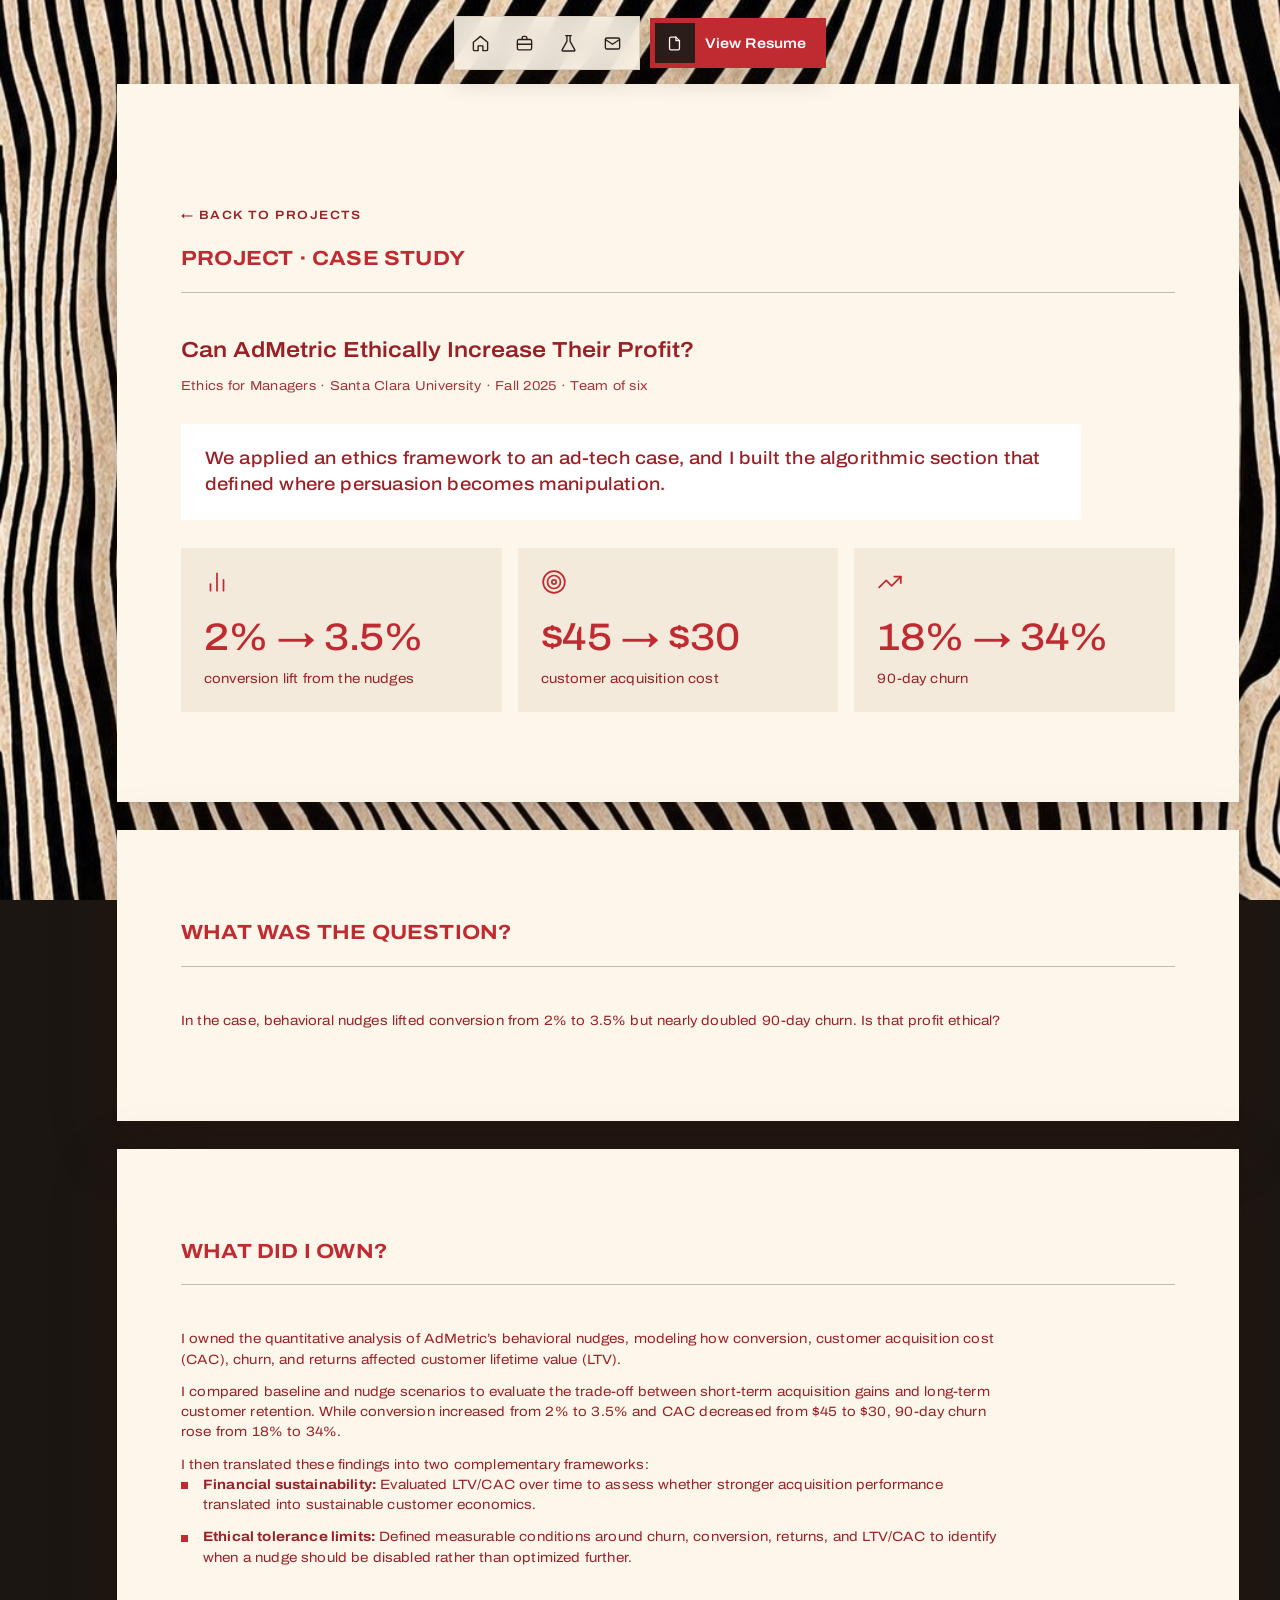
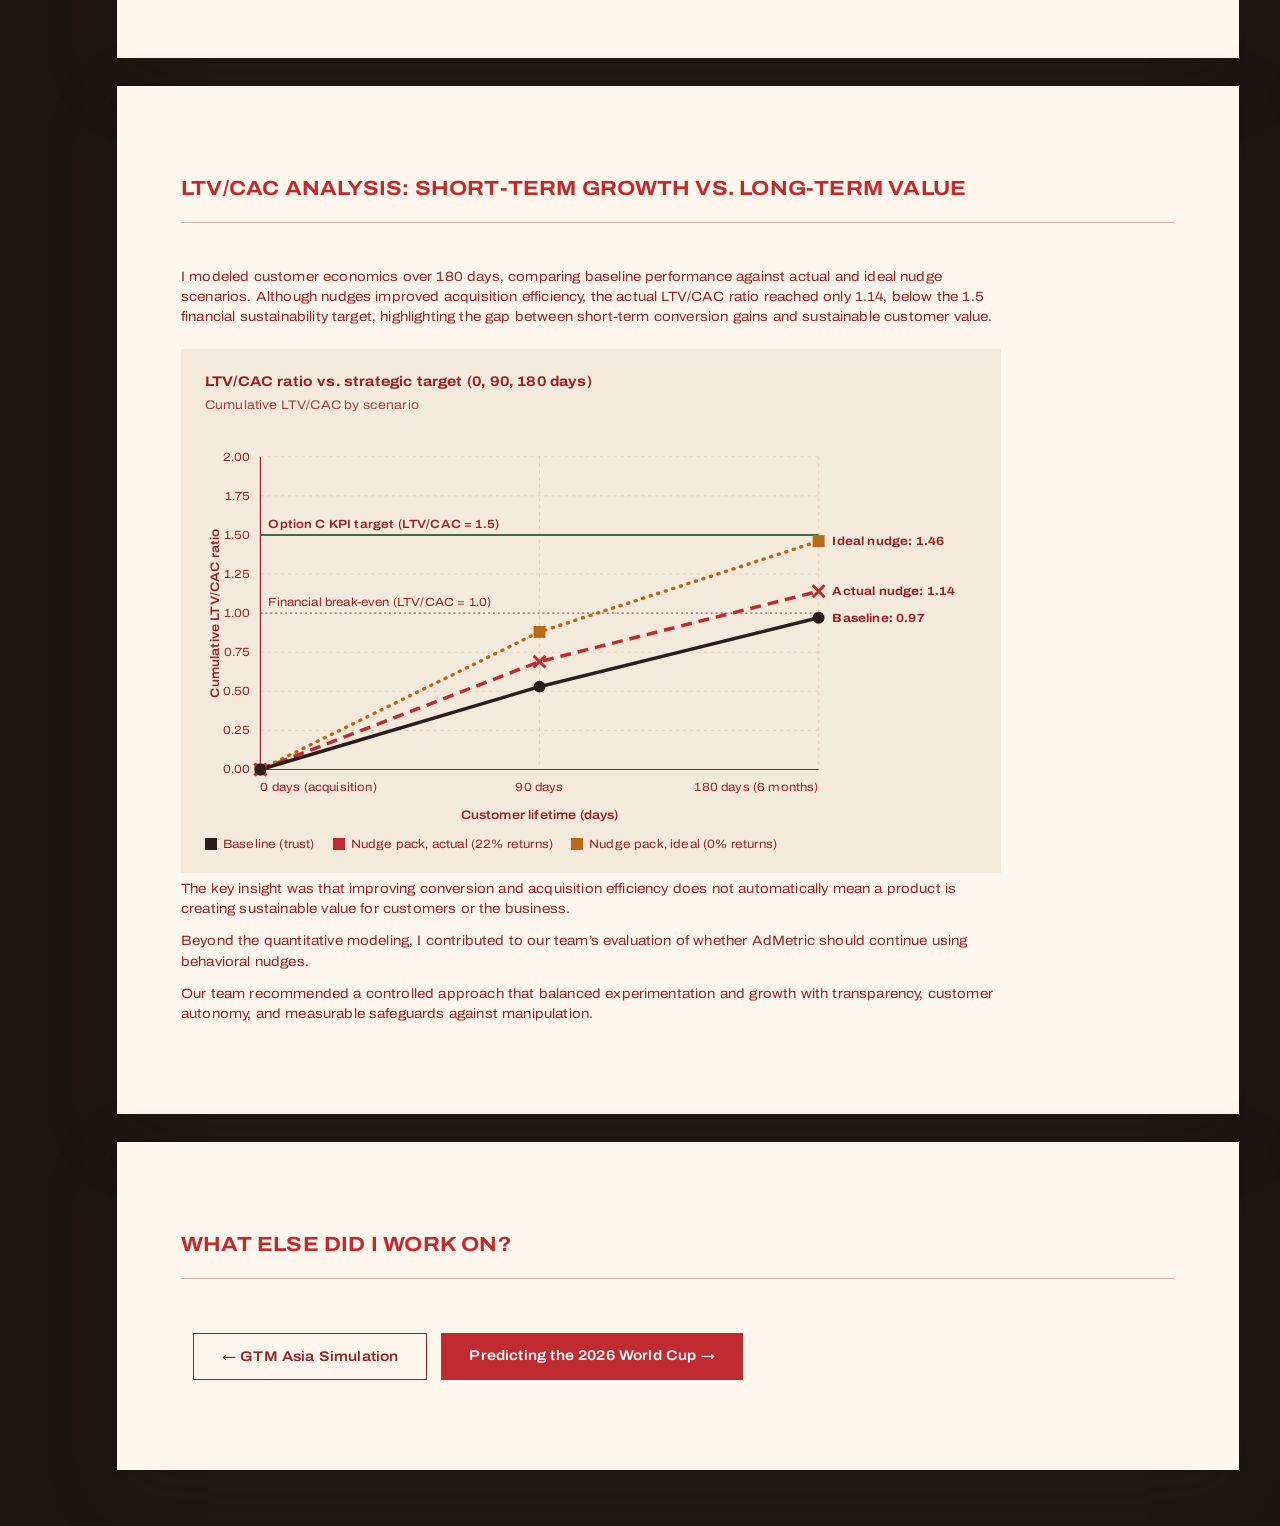
==== work/admetric.html @ d82f0bb4 "Hero: new headline and intro copy under portrait Co-Authored-By: Claude Sonnet 5.5 <noreply@anthropi" ====
<!DOCTYPE html>
<html lang="en">
<head>
<meta charset="UTF-8">
<meta name="viewport" content="width=device-width, initial-scale=1.0">
<title>Can AdMetric Ethically Increase Their Profit? — Shravya Nahar</title>
<link rel="preconnect" href="https://fonts.googleapis.com">
<link rel="preconnect" href="https://fonts.gstatic.com" crossorigin>
<link href="https://fonts.googleapis.com/css2?family=Archivo:wdth,wght@100..125,300..700&family=Mrs+Saint+Delafield&display=swap" rel="stylesheet">
<link rel="stylesheet" href="../css/style.css?v=1793691159">
</head>
<body class="case">
<svg width="0" height="0" style="position:absolute" aria-hidden="true" focusable="false">
  <defs>
    <symbol id="i-trend" viewBox="0 0 24 24"><polyline points="22 7 13.5 15.5 8.5 10.5 2 17"/><polyline points="16 7 22 7 22 13"/></symbol>
    <symbol id="i-route" viewBox="0 0 24 24"><circle cx="6" cy="19" r="3"/><path d="M9 19h8.5a3.5 3.5 0 0 0 0-7h-11a3.5 3.5 0 0 1 0-7H15"/><circle cx="18" cy="5" r="3"/></symbol>
    <symbol id="i-target" viewBox="0 0 24 24"><circle cx="12" cy="12" r="10"/><circle cx="12" cy="12" r="6"/><circle cx="12" cy="12" r="2"/></symbol>
    <symbol id="i-users" viewBox="0 0 24 24"><path d="M16 21v-2a4 4 0 0 0-4-4H6a4 4 0 0 0-4 4v2"/><circle cx="9" cy="7" r="4"/><path d="M22 21v-2a4 4 0 0 0-3-3.87"/><path d="M16 3.13a4 4 0 0 1 0 7.75"/></symbol>
    <symbol id="i-chart" viewBox="0 0 24 24"><line x1="18" y1="20" x2="18" y2="10"/><line x1="12" y1="20" x2="12" y2="4"/><line x1="6" y1="20" x2="6" y2="14"/></symbol>
    <symbol id="i-bulb" viewBox="0 0 24 24"><path d="M9 18h6"/><path d="M10 22h4"/><path d="M12 2a7 7 0 0 0-4 12.7c.6.5 1 1.3 1 2.3h6c0-1 .4-1.8 1-2.3A7 7 0 0 0 12 2z"/></symbol>
    <symbol id="i-box" viewBox="0 0 24 24"><path d="M21 8 12 3 3 8v8l9 5 9-5z"/><path d="M3 8l9 5 9-5"/><path d="M12 13v8"/></symbol>
  </defs>
</svg>
<header class="topnav">
  <nav class="topnav-pill" aria-label="Portfolio"><a href="../index.html#home" data-label="Home" aria-label="Home"><svg viewBox="0 0 24 24" aria-hidden="true"><path d="M3 10.5 12 3l9 7.5V20a1 1 0 0 1-1 1h-5v-6H9v6H4a1 1 0 0 1-1-1z"/></svg></a><a href="../index.html#experience" data-label="Experience" aria-label="Experience"><svg viewBox="0 0 24 24" aria-hidden="true"><rect x="3" y="7" width="18" height="13" rx="2"/><path d="M9 7V5a2 2 0 0 1 2-2h2a2 2 0 0 1 2 2v2"/><path d="M3 13h18"/></svg></a><a href="../index.html#projects" data-label="Projects" aria-label="Projects"><svg viewBox="0 0 24 24" aria-hidden="true"><path d="M10 2v7.31L4 20a1 1 0 0 0 .9 1.5h14.2a1 1 0 0 0 .9-1.5L14 9.31V2"/><path d="M8.5 2h7"/></svg></a><a href="../index.html#contact" data-label="Contact" aria-label="Contact"><svg viewBox="0 0 24 24" aria-hidden="true"><rect x="3" y="5" width="18" height="14" rx="2"/><path d="m3 7 9 6 9-6"/></svg></a></nav>
  <a class="topnav-cta" href="../assets/Shravya_Nahar_Resume.pdf" target="_blank" rel="noopener noreferrer"><span class="dot"><svg viewBox="0 0 24 24" aria-hidden="true"><path d="M14 3H7a2 2 0 0 0-2 2v14a2 2 0 0 0 2 2h10a2 2 0 0 0 2-2V8z"/><path d="M14 3v5h5"/></svg></span>View Resume</a>
</header>
<section class="cs-hero">
  <a class="cs-back" href="../index.html#projects">&larr; Back to projects</a>
  <div class="eyebrow">Project &middot; Case Study</div>
  <hr class="rule">
  <h1 class="cs-title">Can AdMetric Ethically Increase Their Profit?</h1>
  <p class="cs-meta">Ethics for Managers &middot; Santa Clara University &middot; Fall 2025 &middot; Team of six</p>
  
  <div class="job-claim-box cs-claim"><p class="job-claim">We applied an ethics framework to an ad-tech case, and I built the algorithmic section that defined where persuasion becomes manipulation.</p></div>
  <div class="job-cards" style="--n:3"><div class="jcard"><svg class="jicon" viewBox="0 0 24 24" aria-hidden="true"><use href="#i-chart"/></svg><p class="stat">2% &rarr; 3.5%</p><p class="stat-label">conversion lift from the nudges</p></div><div class="jcard"><svg class="jicon" viewBox="0 0 24 24" aria-hidden="true"><use href="#i-target"/></svg><p class="stat">$45 &rarr; $30</p><p class="stat-label">customer acquisition cost</p></div><div class="jcard"><svg class="jicon" viewBox="0 0 24 24" aria-hidden="true"><use href="#i-trend"/></svg><p class="stat">18% &rarr; 34%</p><p class="stat-label">90-day churn</p></div></div>
</section>
<section class="cs-sec"><div class="eyebrow">What was the question?</div><hr class="rule"><p class="cs-p">In the case, behavioral nudges lifted conversion from 2% to 3.5% but nearly doubled 90-day churn. Is that profit ethical?</p></section><section class="cs-sec"><div class="eyebrow">What did I own?</div><hr class="rule"><p class="cs-p">I owned the quantitative analysis of AdMetric&rsquo;s behavioral nudges, modeling how conversion, customer acquisition cost (CAC), churn, and returns affected customer lifetime value (LTV).</p><p class="cs-p">I compared baseline and nudge scenarios to evaluate the trade-off between short-term acquisition gains and long-term customer retention. While conversion increased from 2% to 3.5% and CAC decreased from $45 to $30, 90-day churn rose from 18% to 34%.</p><p class="cs-p">I then translated these findings into two complementary frameworks:</p><ul class="cs-list"><li><strong>Financial sustainability:</strong> Evaluated LTV/CAC over time to assess whether stronger acquisition performance translated into sustainable customer economics.</li><li><strong>Ethical tolerance limits:</strong> Defined measurable conditions around churn, conversion, returns, and LTV/CAC to identify when a nudge should be disabled rather than optimized further.</li></ul></section><section class="cs-sec"><div class="eyebrow">LTV/CAC Analysis: Short-Term Growth vs. Long-Term Value</div><hr class="rule"><p class="cs-p">I modeled customer economics over 180 days, comparing baseline performance against actual and ideal nudge scenarios. Although nudges improved acquisition efficiency, the actual LTV/CAC ratio reached only 1.14, below the 1.5 financial sustainability target, highlighting the gap between short-term conversion gains and sustainable customer value.</p><div class="cs-chart"><p class="cs-chart-t">LTV/CAC ratio vs. strategic target (0, 90, 180 days)</p><p class="cs-chart-s">Cumulative LTV/CAC by scenario</p><svg class="cs-svg" viewBox="0 0 780 400" role="img" aria-labelledby="ltvt ltvd"><title id="ltvt">LTV/CAC ratio vs. strategic target at 0, 90 and 180 days</title><desc id="ltvd">Baseline reaches 0.97, the actual nudge pack 1.14, and the ideal nudge pack with no returns 1.46, against a 1.5 target and a 1.0 break-even line.</desc><line x1="56" y1="340.0" x2="620" y2="340.0" stroke="rgba(154,32,38,.14)" stroke-dasharray="3 4"/><text x="46" y="344.0" text-anchor="end">0.00</text><line x1="56" y1="300.5" x2="620" y2="300.5" stroke="rgba(154,32,38,.14)" stroke-dasharray="3 4"/><text x="46" y="304.5" text-anchor="end">0.25</text><line x1="56" y1="261.0" x2="620" y2="261.0" stroke="rgba(154,32,38,.14)" stroke-dasharray="3 4"/><text x="46" y="265.0" text-anchor="end">0.50</text><line x1="56" y1="221.5" x2="620" y2="221.5" stroke="rgba(154,32,38,.14)" stroke-dasharray="3 4"/><text x="46" y="225.5" text-anchor="end">0.75</text><line x1="56" y1="182.0" x2="620" y2="182.0" stroke="rgba(154,32,38,.14)" stroke-dasharray="3 4"/><text x="46" y="186.0" text-anchor="end">1.00</text><line x1="56" y1="142.5" x2="620" y2="142.5" stroke="rgba(154,32,38,.14)" stroke-dasharray="3 4"/><text x="46" y="146.5" text-anchor="end">1.25</text><line x1="56" y1="103.0" x2="620" y2="103.0" stroke="rgba(154,32,38,.14)" stroke-dasharray="3 4"/><text x="46" y="107.0" text-anchor="end">1.50</text><line x1="56" y1="63.5" x2="620" y2="63.5" stroke="rgba(154,32,38,.14)" stroke-dasharray="3 4"/><text x="46" y="67.5" text-anchor="end">1.75</text><line x1="56" y1="24.0" x2="620" y2="24.0" stroke="rgba(154,32,38,.14)" stroke-dasharray="3 4"/><text x="46" y="28.0" text-anchor="end">2.00</text><line x1="56.0" y1="24" x2="56.0" y2="340" stroke="rgba(154,32,38,.14)" stroke-dasharray="3 4"/><text x="56.0" y="362" text-anchor="start">0 days (acquisition)</text><line x1="338.0" y1="24" x2="338.0" y2="340" stroke="rgba(154,32,38,.14)" stroke-dasharray="3 4"/><text x="338.0" y="362" text-anchor="middle">90 days</text><line x1="620.0" y1="24" x2="620.0" y2="340" stroke="rgba(154,32,38,.14)" stroke-dasharray="3 4"/><text x="620.0" y="362" text-anchor="end">180 days (6 months)</text><line x1="56" y1="340" x2="620" y2="340" stroke="#9a2026" stroke-width="1.2"/><line x1="56" y1="24" x2="56" y2="340" stroke="#9a2026" stroke-width="1.2"/><text x="338" y="390" text-anchor="middle" class="ax">Customer lifetime (days)</text><text transform="translate(14 182) rotate(-90)" text-anchor="middle" class="ax">Cumulative LTV/CAC ratio</text><line x1="56" y1="103.0" x2="620" y2="103.0" stroke="#3f6b45" stroke-width="2"/><text x="64" y="96.0" fill="#3f6b45" font-weight="600">Option C KPI target (LTV/CAC = 1.5)</text><line x1="56" y1="182.0" x2="620" y2="182.0" stroke="#8a6a63" stroke-width="1.3" stroke-dasharray="2 3"/><text x="64" y="175.0" fill="#8a6a63">Financial break-even (LTV/CAC = 1.0)</text><polyline points="56.0,340.0 338.0,201.0 620.0,109.3" fill="none" stroke="#b8691a" stroke-width="3.5" stroke-linecap="round" stroke-dasharray="1 7"/><polyline points="56.0,340.0 338.0,231.0 620.0,159.9" fill="none" stroke="#c02b31" stroke-width="3.5" stroke-dasharray="11 7"/><polyline points="56.0,340.0 338.0,256.3 620.0,186.7" fill="none" stroke="#2b1d1a" stroke-width="3.5"/><rect x="50.0" y="334.0" width="12" height="12" fill="#b8691a"/><rect x="332.0" y="195.0" width="12" height="12" fill="#b8691a"/><rect x="614.0" y="103.3" width="12" height="12" fill="#b8691a"/><path d="M50.0 334.0L62.0 346.0M62.0 334.0L50.0 346.0" stroke="#c02b31" stroke-width="3"/><path d="M332.0 225.0L344.0 237.0M344.0 225.0L332.0 237.0" stroke="#c02b31" stroke-width="3"/><path d="M614.0 153.9L626.0 165.9M626.0 153.9L614.0 165.9" stroke="#c02b31" stroke-width="3"/><circle cx="56.0" cy="340.0" r="6" fill="#2b1d1a"/><circle cx="338.0" cy="256.3" r="6" fill="#2b1d1a"/><circle cx="620.0" cy="186.7" r="6" fill="#2b1d1a"/><text x="634" y="113.3" fill="#b8691a" font-weight="700">Ideal nudge: 1.46</text><text x="634" y="163.9" fill="#c02b31" font-weight="700">Actual nudge: 1.14</text><text x="634" y="190.7" fill="#2b1d1a" font-weight="700">Baseline: 0.97</text></svg><p class="cs-key" style="margin-top:6px"><span style="--c:#2b1d1a" class="k">Baseline (trust)</span><span style="--c:#c02b31" class="k">Nudge pack, actual (22% returns)</span><span style="--c:#b8691a" class="k">Nudge pack, ideal (0% returns)</span></p></div><p class="cs-p">The key insight was that improving conversion and acquisition efficiency does not automatically mean a product is creating sustainable value for customers or the business.</p><p class="cs-p">Beyond the quantitative modeling, I contributed to our team&rsquo;s evaluation of whether AdMetric should continue using behavioral nudges.</p><p class="cs-p">Our team recommended a controlled approach that balanced experimentation and growth with transparency, customer autonomy, and measurable safeguards against manipulation.</p></section>
<section class="cs-next">
  <div class="eyebrow">What else did I work on?</div>
  <hr class="rule">
  <div class="cs-next-links"><a class="btn btn-outline" href="gtm-asia.html">&larr; GTM Asia Simulation</a><a class="btn btn-primary" href="world-cup.html">Predicting the 2026 World Cup &rarr;</a></div>
</section>
</body>
</html>
---- css/style.css ----
/* ============================================================
   Shravya Nahar — portfolio
   Aesthetic: warm paper sheets floating on a sepia backdrop,
   crimson accent, uppercase corner labels, one signature script.
   ============================================================ */
:root {
  --cream: #fdf6ea;
  --paper-2: #f4eadb;
  --red: #c02b31;
  --red-deep: #9a2026;
  --ink: #2b1d1a;
  --muted: #6e6055;
  --line: #ddd0bd;
  --sepia: #8a6a45;
  --strip: #2c231e;
  --sans: "Archivo", "Helvetica Neue", Arial, sans-serif;
  --script: "Mrs Saint Delafield", "Segoe Script", "Snell Roundhand", "Brush Script MT", cursive;
  --gutter: clamp(12px, 3.2vw, 48px);
  --rail-gutter: 0px;
}
@media (min-width: 1280px) { :root { --rail-gutter: 76px; } }

* { box-sizing: border-box; }
html { scroll-behavior: smooth; }
body {
  margin: 0;
  color: var(--ink);
  font-family: var(--sans);
  background-color: #1c1612;
  background-image: url('../images/backdrop-stripes.jpg');
  background-size: cover;
  background-position: center;
  background-attachment: fixed;
  padding-top: 84px;
  padding-bottom: 28px;
}

/* every top-level section is a sheet of paper */
body > section {
  position: relative;
  background: var(--cream);
  margin: 0 var(--gutter) 28px calc(var(--gutter) + var(--rail-gutter));
  padding: 90px 64px;
  overflow: hidden;
  box-shadow: 0 22px 60px rgba(50,24,8,0.28), 0 2px 6px rgba(50,24,8,0.12);
  scroll-margin-top: 84px;
}
h1, h2, h3, h4 { font-family: var(--sans); font-weight: 500; letter-spacing: -0.015em; }
.rule { border: none; border-top: 1px solid var(--line); margin: 0 0 36px; }
.eyebrow { font-weight: 600; font-size: 12px; letter-spacing: 0.16em; text-transform: uppercase; color: var(--red); margin-bottom: 10px; }

/* ---------- HERO ---------- */
.hero { min-height: calc(100vh - 112px); padding: 0; display: flex; flex-direction: column; align-items: center; justify-content: center; }
.corner { position: absolute; z-index: 3; font-size: 12px; font-weight: 700; letter-spacing: 0.14em; text-transform: uppercase; color: var(--red); text-decoration: none; }
.corner.tl { top: 26px; left: 30px; }
.corner.tr { top: 26px; right: 30px; }
.corner.bl { bottom: 26px; left: 30px; }
.corner.br { bottom: 26px; right: 30px; }
a.corner:hover { text-decoration: underline; }
.hero-stage { position: relative; display: flex; justify-content: center; align-items: flex-end; width: 100%; padding: 70px 0 0; }
.hero-photo { position: relative; margin: 0; width: clamp(200px, 22vw, 300px); aspect-ratio: 3 / 4.1; }
.hero-photo img { width: 100%; height: 100%; object-fit: cover; display: block; object-position: 50% 30%; }
.hero-photo figcaption { position: absolute; left: calc(100% + 14px); bottom: 0; writing-mode: vertical-rl; transform: rotate(180deg); font-style: italic; font-weight: 600; font-size: 12px; letter-spacing: 0.16em; text-transform: uppercase; color: var(--red); white-space: nowrap; }
.signature {
  position: absolute; left: 50%; bottom: -0.32em; transform: translateX(-50%) rotate(-5deg);
  margin: 0; font-family: var(--script); font-weight: 400; color: var(--red);
  font-size: clamp(60px, 11.5vw, 190px); line-height: 0.9; letter-spacing: 0; white-space: nowrap; pointer-events: none;
}
.hero-copy { position: relative; z-index: 2; text-align: center; padding: 34px 24px 84px; max-width: 760px; }
.hero-copy p { margin: 0; }
.hero-line { font-size: clamp(17px, 1.7vw, 22px); line-height: 1.45; color: var(--ink); }
.hero-line em { font-style: italic; color: var(--red); }
.hero-sub { margin-top: 10px !important; font-size: 13px; font-weight: 600; letter-spacing: 0.14em; text-transform: uppercase; color: var(--muted); }

/* ---------- ABOUT ---------- */
.about { text-align: center; background: var(--red); color: var(--cream); }
.about .eyebrow { color: var(--cream); opacity: 0.85; }
.about .rule { border-top-color: rgba(253,246,234,0.3); }
.about p { font-size: 16px; line-height: 1.75; max-width: 760px; margin: 0 auto 20px; }
.about .closer { font-style: italic; font-size: 20px; margin-left: auto; margin-right: auto; }
.about .rule, .about .eyebrow { max-width: 760px; margin-left: auto; margin-right: auto; }

/* ---------- PROJECTS ---------- */
.list { display: flex; flex-direction: column; }
.row { position: relative; display: flex; align-items: center; text-decoration: none; color: inherit; min-height: 15.6vh; flex-shrink: 0; padding: 0 18px; border-bottom: 1px solid var(--line); transition: background 0.28s ease, color 0.28s ease, padding-left 0.28s ease; }
.row:hover { background: var(--red); color: var(--cream); padding-left: 28px; }
.row-main { display: flex; flex-direction: column; justify-content: center; flex-grow: 1; min-width: 0; }
.row-title { font-size: 22px; font-weight: 500; letter-spacing: -0.01em; }
.row-blurb { font-size: 13.5px; line-height: 1.5; max-width: 640px; max-height: 0; opacity: 0; overflow: hidden; margin-top: 0; transition: max-height 0.32s ease, opacity 0.28s ease, margin-top 0.32s ease; }
.row:hover .row-blurb { max-height: 160px; opacity: 0.9; margin-top: 8px; }
.row-tag { flex-shrink: 0; font-size: 11px; font-weight: 600; letter-spacing: 0.12em; text-transform: uppercase; color: var(--sepia); min-width: 90px; text-align: right; margin-left: 18px; }
.row:hover .row-tag { color: var(--cream); opacity: 0.85; }

/* ---------- EDUCATION ---------- */
.education { text-align: center; }
.edu-row { padding: 16px 0; border-bottom: 1px solid var(--line); max-width: 760px; margin: 0 auto; text-align: left; }
.education .eyebrow, .education .rule { max-width: 760px; margin-left: auto; margin-right: auto; }
.edu-row strong { font-weight: 500; font-size: 18px; letter-spacing: -0.01em; }
.edu-years { font-size: 13px; color: var(--sepia); margin-left: 10px; }
.edu-sub { font-size: 13.5px; color: var(--muted); margin-top: 2px; }
.edu-detail { margin-top: 6px; }
.edu-detail + .edu-detail { margin-top: 2px; }

/* ---------- EXPERIENCE ---------- */
.exp-title { font-size: clamp(34px, 4.4vw, 56px); font-weight: 500; margin: 0 0 22px; letter-spacing: -0.03em; }
.filter { display: flex; flex-wrap: wrap; gap: 10px; margin-bottom: 56px; }
.fpill { font: inherit; font-size: 14px; font-weight: 500; cursor: pointer; padding: 11px 22px; border-radius: 100px; border: 1px solid transparent; background: #fff; color: var(--ink); box-shadow: 0 1px 4px rgba(43,29,26,0.14); transition: background 0.25s ease, color 0.25s ease, transform 0.2s ease; }
.fpill:hover { transform: translateY(-1px); }
.fpill[aria-pressed="true"] { background: var(--ink); color: var(--cream); }
.fpill:focus-visible { outline: 2px solid var(--red); outline-offset: 2px; }
.job { margin-bottom: 80px; }
.job:last-child { margin-bottom: 0; }
.job[hidden] { display: none; }
.job-head { font-size: clamp(22px, 2.6vw, 34px); line-height: 1.2; font-weight: 500; margin: 0 0 12px; max-width: 900px; }
.job-tags { display: flex; flex-wrap: wrap; gap: 6px 12px; margin: 0 0 28px; font-size: 13px; color: var(--muted); }
.job-top { display: grid; grid-template-columns: 1.25fr 1fr; gap: 20px; margin-bottom: 20px; }
.job-visual { position: relative; min-height: 400px; border-radius: 28px; overflow: hidden; color: var(--cream); background: var(--job-img, none), linear-gradient(150deg, #c02b31 0%, #6b1f1a 55%, #2b1d1a 100%); background-size: cover; background-position: center; display: flex; flex-direction: column; justify-content: flex-end; gap: 18px; padding: 24px; }
.job-visual::before { content: ""; position: absolute; inset: 0; background: linear-gradient(to top, rgba(20,12,10,0.7) 0%, rgba(20,12,10,0) 60%); }
.job-prompt { position: relative; display: flex; gap: 10px; align-items: center; }
.job-prompt-box { flex: 1; min-width: 0; background: rgba(253,246,234,0.94); color: var(--ink); border-radius: 14px; padding: 14px 16px; font-size: 14px; min-height: 48px; display: flex; align-items: center; white-space: nowrap; overflow: hidden; }
.job-prompt-text { overflow: hidden; text-overflow: clip; }
.job-prompt-caret { display: inline-block; width: 1.5px; height: 1.1em; background: var(--red); margin-left: 2px; animation: blink 1s steps(1) infinite; flex-shrink: 0; }
.job-prompt-go { flex-shrink: 0; width: 48px; height: 48px; border-radius: 14px; background: rgba(253,246,234,0.94); display: grid; place-items: center; }
.job-prompt-go svg { width: 20px; height: 20px; fill: none; stroke: var(--ink); stroke-width: 2; stroke-linecap: round; animation: spin 1.6s linear infinite; }
@keyframes blink { 50% { opacity: 0; } }
@keyframes spin { to { transform: rotate(360deg); } }
.job-visual-text { position: relative; width: 100%; padding: 8px 8px 4px; }
.job-visual h3 { font-size: clamp(24px, 2.6vw, 34px); font-weight: 500; margin: 0 0 12px; }
.job-visual-foot { display: flex; justify-content: space-between; gap: 16px; flex-wrap: wrap; font-size: 14px; opacity: 0.92; }
.job-summary { background: var(--paper-2); border-radius: 28px; padding: 24px; display: flex; flex-direction: column; justify-content: space-between; gap: 24px; }
.job-claim-box { background: #fff; border-radius: 20px; padding: 28px; flex: 1; display: flex; align-items: center; }
.job-claim { font-size: clamp(18px, 1.7vw, 22px); line-height: 1.45; margin: 0; font-weight: 500; letter-spacing: -0.01em; }
.job-detail { padding: 0 6px 4px; }
.job-role { font-size: 14px; color: var(--muted); margin: 0 0 8px; }
.job-desc { font-size: 15px; line-height: 1.6; margin: 0 0 18px; }
.job-link { display: inline-flex; align-items: center; gap: 12px; text-decoration: none; background: #fff; color: var(--ink); font-weight: 500; font-size: 15px; padding: 8px 22px 8px 8px; border-radius: 100px; box-shadow: 0 1px 4px rgba(43,29,26,0.16); transition: transform 0.2s ease; }
.job-link:hover { transform: translateY(-2px); }
.job-link .dot { width: 36px; height: 36px; border-radius: 50%; background: var(--ink); display: grid; place-items: center; }
.job-link .dot svg { width: 16px; height: 16px; stroke: var(--cream); fill: none; stroke-width: 2; stroke-linecap: round; stroke-linejoin: round; }
.job-cards { display: grid; grid-template-columns: repeat(var(--n, 4), minmax(0, 1fr)); gap: 20px; }
.jcard { background: var(--paper-2); color: var(--ink); border-radius: 24px; padding: 26px 26px 28px; display: flex; flex-direction: column; gap: 12px; border: 1px solid transparent; transition: transform 0.3s ease, border-color 0.3s ease, background 0.3s ease; }
.jcard:hover { transform: translateY(-4px); border-color: var(--red); background: #fff; }
.jicon { width: 26px; height: 26px; fill: none; stroke: var(--red); stroke-width: 1.6; stroke-linecap: round; stroke-linejoin: round; margin-bottom: 18px; }
.jcard h4 { font-size: 18px; margin: 0; color: var(--red); font-weight: 600; }
.jcard ul { list-style: none; margin: 0; padding: 0; display: flex; flex-direction: column; gap: 10px; }
.jcard li { font-size: 14px; line-height: 1.6; padding-left: 14px; position: relative; }
.jcard li::before { content: ""; position: absolute; left: 0; top: 0.7em; width: 5px; height: 5px; border-radius: 50%; background: var(--sepia); }

/* ---------- SKILLS ---------- */
.skills-grid { display: grid; grid-template-columns: repeat(3, 1fr); gap: 40px; }
.skill-col h3 { font-weight: 500; font-size: 20px; margin: 0 0 16px; }
.pill-row { display: flex; flex-wrap: wrap; gap: 10px; }
.pill { border: 1px solid var(--line); border-radius: 100px; padding: 7px 14px; font-size: 13px; color: var(--muted); background: #fff; }

/* ---------- BEYOND ---------- */
.beyond blockquote { margin: 0 0 24px; padding-left: 18px; border-left: 2px solid var(--red); font-size: 16px; line-height: 1.7; max-width: 760px; font-style: normal; }
.tag-pill { border: 1px solid var(--red); color: var(--red); border-radius: 100px; padding: 7px 14px; font-size: 13px; margin-right: 10px; display: inline-block; margin-bottom: 8px; }

/* ---------- LENS ---------- */
.lens-sub { font-size: 15px; color: var(--muted); margin: -18px 0 30px; max-width: 640px; }
.filmstrip-outer { position: relative; border-top: 1px solid #000; border-bottom: 1px solid #000; margin: 0 -64px; width: calc(100% + 128px); }
.sprockets-row { display: flex; justify-content: flex-start; background: var(--strip); overflow: hidden; }
.sprocket { width: 16px; height: 11px; background: #fefefe; border-radius: 5px; flex-shrink: 0; margin: 4px 8px; opacity: 0.95; }
.sprockets-row .sprocket:first-child { margin-left: 4px; }
.filmstrip-scroll { display: flex; overflow-x: auto; overflow-y: hidden; scroll-snap-type: x proximity; background: var(--strip); padding: 10px 24px; cursor: grab; scrollbar-width: thin; scrollbar-color: var(--cream) var(--strip); user-select: none; }
.filmstrip-scroll.dragging { cursor: grabbing; scroll-snap-type: none; }
.filmstrip-scroll::-webkit-scrollbar { height: 8px; }
.filmstrip-scroll::-webkit-scrollbar-track { background: var(--strip); }
.filmstrip-scroll::-webkit-scrollbar-thumb { background: var(--cream); border-radius: 4px; }
.frame { flex-shrink: 0; width: 220px; margin: 0 6px; padding: 10px 10px 12px; background: #241c17; border: 4px solid #2c231e; outline: 1px solid #4a3d33; scroll-snap-align: center; display: flex; flex-direction: column; gap: 8px; }
.photo { width: 100%; height: 200px; background-size: cover; background-position: center; filter: sepia(0.35) contrast(1.05) brightness(0.96); border: 1px solid #000; position: relative; cursor: pointer; transition: filter 0.35s ease, transform 0.35s ease; }
.photo:hover { filter: sepia(0) contrast(1.05) brightness(1.02); transform: scale(1.035); }
.photo::after { content: ""; position: absolute; inset: 0; box-shadow: inset 0 0 30px rgba(0,0,0,0.55); pointer-events: none; transition: box-shadow 0.35s ease; }
.photo:hover::after { box-shadow: inset 0 0 10px rgba(0,0,0,0.25); }
.caption { display: flex; flex-direction: column; gap: 2px; padding: 2px 2px 0; }
.place { font-weight: 600; font-size: 11px; letter-spacing: 0.06em; color: var(--cream); text-transform: uppercase; }
.note { font-style: italic; font-size: 12px; color: #b9ae9c; }
.lightbox { position: fixed; inset: 0; background: rgba(20,17,13,0.92); display: flex; align-items: center; justify-content: center; opacity: 0; visibility: hidden; transition: opacity 0.3s ease; z-index: 999; cursor: zoom-out; }
.lightbox.open { opacity: 1; visibility: visible; }
.lightbox img { max-width: 88vw; max-height: 88vh; box-shadow: 0 20px 60px rgba(0,0,0,0.6); border: 3px solid var(--cream); }

/* ---------- CONTACT ---------- */
.contact { text-align: center; padding-bottom: 110px; }
.contact h2 { font-size: 34px; margin: 0 0 20px; color: var(--red); }
.contact a { color: var(--ink); }
.btn { display: inline-block; margin-top: 10px; padding: 12px 28px; border-radius: 100px; text-decoration: none; font-size: 14px; font-weight: 600; }
.btn-primary { background: var(--red); color: #fff !important; }
.btn-outline { border: 1.5px solid var(--ink); color: var(--ink) !important; margin-left: 12px; }
.photo-credit { display: block; text-align: center; padding: 6px 0 10px; font-size: 11px; letter-spacing: 0.04em; color: var(--cream); opacity: 0.8; text-decoration: none; text-shadow: 0 1px 6px rgba(20,12,10,0.5); }
.photo-credit:hover { opacity: 1; text-decoration: underline; }

/* ---------- NAVIGATION ---------- */
.topnav { position: fixed; top: 16px; left: 0; right: 0; z-index: 100; display: flex; justify-content: center; align-items: center; gap: 10px; padding: 0 12px; pointer-events: none; }
.topnav > * { pointer-events: auto; }
.topnav-pill { display: flex; gap: 2px; padding: 5px; border-radius: 100px; background: rgba(253,246,234,0.88); -webkit-backdrop-filter: blur(14px); backdrop-filter: blur(14px); border: 1px solid rgba(221,208,189,0.95); box-shadow: 0 8px 28px rgba(50,24,8,0.2); max-width: calc(100vw - 150px); overflow-x: auto; scrollbar-width: none; }
.topnav-pill::-webkit-scrollbar { display: none; }
.topnav-pill a { position: relative; flex-shrink: 0; width: 42px; height: 42px; border-radius: 50%; display: grid; place-items: center; color: var(--ink); transition: background 0.25s ease, color 0.25s ease; }
.topnav-pill a svg { width: 19px; height: 19px; fill: none; stroke: currentColor; stroke-width: 1.7; stroke-linecap: round; stroke-linejoin: round; }
.topnav-pill a:hover { background: rgba(192,43,49,0.1); }
.topnav-pill a.active { background: var(--ink); color: var(--cream); }
.topnav-pill a::after { content: attr(data-label); position: absolute; top: calc(100% + 12px); left: 50%; transform: translateX(-50%) translateY(-4px); background: var(--ink); color: var(--cream); font-size: 11px; font-weight: 600; letter-spacing: 0.04em; padding: 5px 10px; border-radius: 100px; white-space: nowrap; opacity: 0; pointer-events: none; transition: opacity 0.2s ease, transform 0.2s ease; }
.topnav-pill a:hover::after, .topnav-pill a:focus-visible::after { opacity: 1; transform: translateX(-50%) translateY(0); }
.topnav-cta { display: flex; align-items: center; gap: 10px; text-decoration: none; background: var(--red); color: #fff; font-size: 14px; font-weight: 600; padding: 5px 20px 5px 5px; border-radius: 100px; box-shadow: 0 8px 28px rgba(50,24,8,0.22); white-space: nowrap; transition: background 0.2s ease; }
.topnav-cta:hover { background: var(--red-deep); }
.topnav-cta .dot { width: 40px; height: 40px; border-radius: 50%; background: var(--ink); display: grid; place-items: center; }
.topnav-cta .dot svg { width: 17px; height: 17px; stroke: var(--cream); fill: none; stroke-width: 1.8; stroke-linecap: round; stroke-linejoin: round; }
.topnav a:focus-visible, .rail a:focus-visible { outline: 2px solid var(--red); outline-offset: 2px; }

.rail { position: fixed; left: 18px; top: 50%; transform: translateY(-50%); z-index: 90; display: none; flex-direction: column; gap: 2px; padding: 12px 10px; border-radius: 22px; background: rgba(253,246,234,0.86); -webkit-backdrop-filter: blur(12px); backdrop-filter: blur(12px); border: 1px solid rgba(221,208,189,0.95); box-shadow: 0 8px 28px rgba(50,24,8,0.18); }
@media (min-width: 1280px) { .rail { display: flex; } }
.rail a { position: relative; display: flex; align-items: center; height: 18px; width: 40px; text-decoration: none; }
.rail a::before { content: ""; display: block; height: 2px; width: 14px; border-radius: 2px; background: var(--ink); opacity: 0.35; transition: width 0.3s ease, opacity 0.3s ease, background 0.3s ease; }
.rail a:hover::before { opacity: 0.7; width: 22px; }
.rail a.active::before { width: 38px; opacity: 1; background: var(--red); }
.rail-label { position: absolute; left: calc(100% + 14px); top: 50%; transform: translateY(-50%) translateX(-6px); background: var(--ink); color: var(--cream); font-size: 12px; font-weight: 600; padding: 6px 14px; border-radius: 100px; white-space: nowrap; opacity: 0; pointer-events: none; transition: opacity 0.25s ease, transform 0.25s ease; }
.rail a.active .rail-label { opacity: 1; transform: translateY(-50%) translateX(0); }

/* ================= RESPONSIVE ================= */
@media (max-width: 900px) {
  body > section { padding: 64px 24px; }
  .hero { padding: 0; }
  .corner.tl, .corner.bl { left: 18px; } .corner.tr, .corner.br { right: 18px; }
  .corner { font-size: 10px; }
  .skills-grid { grid-template-columns: 1fr; gap: 28px; }
  .filmstrip-outer { margin: 0 -24px; width: calc(100% + 48px); }
  .row { flex-wrap: wrap; height: auto; min-height: 90px; padding: 18px; }
  .row-tag { margin-left: 0; margin-top: 4px; text-align: left; }
  .job-top { grid-template-columns: 1fr; }
  .job-visual { min-height: 320px; }
  .job-cards { grid-template-columns: repeat(2, minmax(0, 1fr)); }
}
@media (max-width: 560px) {
  .topnav-cta span.t { display: none; }
  .topnav-cta { padding: 5px; }
  .topnav-pill { max-width: calc(100vw - 90px); }
  .job-cards { grid-template-columns: 1fr; }
  .job-summary, .job-visual { padding: 16px; }
  .job-claim-box { padding: 20px; }
  .btn-outline { margin-left: 0; margin-top: 10px; display: block; width: fit-content; margin-left: auto; margin-right: auto; }
  .contact .btn { display: block; margin-left: auto; margin-right: auto; width: fit-content; }
  .hero-photo figcaption { display: none; }
}
@media (prefers-reduced-motion: reduce) {
  html { scroll-behavior: auto; }
  .job-prompt-caret, .job-prompt-go svg { animation: none; }
  .rail a::before, .rail-label, .topnav-pill a, .jcard, .fpill { transition: none; }
}


/* ============================================================
   TYPE SYSTEM: wide grotesk, deep red on cream, small body copy,
   section label at left, the question at right, thin divider.
   ============================================================ */
:root { --text: #9a2026; --divider: #cdb6b0; }
body { color: var(--text); font-stretch: 112%; font-size: 14px; line-height: 1.5; letter-spacing: 0.012em; font-weight: 400; }
body > section { color: var(--text); }
h1, h2, h3, h4 { font-stretch: 112%; font-weight: 500; letter-spacing: 0; }
.rule { border-top: 1px solid var(--divider); margin: 0 0 56px; }
.eyebrow {
  display: grid; grid-template-columns: minmax(130px, 24%) 1fr; align-items: start; column-gap: 32px;
  font-size: clamp(20px, 2.1vw, 28px); font-weight: 400; letter-spacing: 0; text-transform: none; line-height: 1.25;
  color: var(--red); margin: 0 0 56px;
}
.eyebrow::before { content: var(--lbl, ""); font-size: clamp(16px, 1.6vw, 22px); font-weight: 700; letter-spacing: 0.01em; text-transform: uppercase; line-height: 1.25; }
.about { --lbl: "About"; } .experience { --lbl: "Work"; } .projects { --lbl: "Projects"; }
.education { --lbl: "Education"; } .skills { --lbl: "Skills"; } .beyond { --lbl: "Beyond"; }
.lens { --lbl: "Photography"; } .contact { --lbl: "Contact"; }
.eyebrow { margin-bottom: 20px; }
.eyebrow + .rule { margin-top: 0; margin-bottom: 44px; }
.about .eyebrow { color: var(--cream); }
.about { color: var(--cream); }
.about .rule { border-top-color: rgba(253,246,234,0.45); }

/* body copy: small, left-aligned, set in columns */
.about { text-align: left; }
.about { display: grid; grid-template-columns: repeat(3, 1fr); column-gap: 56px; row-gap: 10px; }
.about .eyebrow, .about .rule, .about .closer { grid-column: 1 / -1; }
.about p { font-size: 13.5px; line-height: 1.45; max-width: none; margin: 0 0 14px; text-align: left; }
.about strong { font-weight: 700; }
.about .closer { font-style: normal; font-size: 13.5px; margin: 28px 0 0; }
.job-desc, .jcard li, .row-blurb, .edu-sub, .beyond blockquote { font-size: 13.5px; line-height: 1.5; }
.beyond blockquote { max-width: 620px; }
.job-role, .job-tags, .lens-sub { font-size: 13px; }
.row-title { font-weight: 500; font-size: 20px; letter-spacing: 0; }
.exp-title { font-weight: 500; letter-spacing: -0.01em; }
.job-head { font-weight: 500; letter-spacing: 0; }
.job-visual, .job-visual h3, .job-visual-foot { color: var(--cream); }
.job-prompt-box, .job-link { color: var(--ink); }
.fpill { color: var(--text); font-size: 13.5px; }
.fpill[aria-pressed="true"] { color: #fff; }
.contact h2 { font-weight: 500; }

@media (max-width: 900px) {
  .about { grid-template-columns: 1fr; }
}
.about .rule, .about .eyebrow { max-width: none; margin-left: 0; margin-right: 0; }
.about .eyebrow { margin-bottom: 0; opacity: 1; }
.about .rule { margin-bottom: 40px; }
.education .eyebrow, .education .rule, .edu-row { max-width: none; margin-left: 0; margin-right: 0; }
.education .eyebrow { margin-bottom: 20px; }
.education .rule { margin-bottom: 36px; }
.edu-row strong { font-weight: 500; }
.education { text-align: left; }
.contact { text-align: left; }
.contact .eyebrow, .contact .rule { max-width: none; margin-left: 0; margin-right: 0; }
.contact a { color: var(--text); }
.btn-outline { border-color: var(--text); color: var(--text) !important; }


/* header order: LABEL / rule / question / content */
.sec-label { font-size: clamp(16px, 1.6vw, 22px); font-weight: 700; letter-spacing: 0.01em; text-transform: uppercase; line-height: 1.25; color: var(--red); margin: 0 0 20px; }
.sec-label::before { content: var(--lbl, ""); }
.about .sec-label { color: var(--cream); }
body > section .eyebrow {
  display: block; grid-template-columns: none; font-family: var(--sans); font-stretch: 112%;
  font-size: clamp(16px, 1.5vw, 19px); font-weight: 400; letter-spacing: 0.012em; text-transform: none; line-height: 1.35;
  color: var(--red); margin: 0 0 34px; opacity: 1;
}
body > section .eyebrow::before { content: none; }
body > section .rule { margin: 0 0 22px; }
.about .sec-label, .about .rule, .about .eyebrow { grid-column: 1 / -1; max-width: none; margin-left: 0; margin-right: 0; }
.about .sec-label { margin-bottom: 20px; }
.about .rule { margin-bottom: 22px; }
.about .eyebrow { color: var(--cream); margin-bottom: 18px; }


/* the question IS the section title: bold uppercase, as the old labels were */
.sec-label { display: none; }
body > section .eyebrow {
  font-size: clamp(16px, 1.6vw, 22px); font-weight: 700; letter-spacing: 0.01em; text-transform: uppercase;
  line-height: 1.25; color: var(--red); margin: 0 0 20px;
}
.about .eyebrow { color: var(--cream); margin-bottom: 20px; }
body > section .rule { margin: 0 0 36px; }
.about .rule { margin-bottom: 30px; }


/* experience: type scaled to match the rest of the site */
.filter { margin-top: 0; }
.fpill { font-size: 13px; padding: 9px 18px; }
.job-head { font-size: clamp(17px, 1.6vw, 21px); font-weight: 500; line-height: 1.35; letter-spacing: 0.012em; margin: 0 0 22px; color: var(--text); }
.job-visual h3 { font-size: clamp(19px, 1.9vw, 24px); font-weight: 500; letter-spacing: 0.01em; }
.job-visual-foot { font-size: 13px; }
.job-prompt-box { font-size: 13px; }
.job-claim { font-size: clamp(15px, 1.4vw, 18px); line-height: 1.45; font-weight: 500; letter-spacing: 0.01em; color: var(--text); }
.job-role { font-size: 13px; }
.job-desc, .job-link { font-size: 13.5px; }
.jcard h4 { font-size: 15px; font-weight: 600; }

.jcard p { margin: 0; font-size: 13.5px; line-height: 1.55; color: var(--text); letter-spacing: 0.012em; }
.jcard p strong { font-weight: 700; }
.jcard .jicon { margin-bottom: 18px; }
.jcard { gap: 6px; }
.jcard .jicon { margin-bottom: 14px; }
.jcard .stat { font-size: clamp(30px, 3vw, 42px); font-weight: 500; line-height: 1.05; letter-spacing: -0.01em; color: var(--red); margin: 0; }
.jcard .stat-label { font-size: 13.5px; line-height: 1.45; color: var(--text); margin: 4px 0 0; }


/* work slideshow inside the job panel */
.job-slides { position: absolute; inset: 0; }
.slide { position: absolute; inset: 0; margin: 0; background: var(--slide-img) center / cover no-repeat; opacity: 0; transition: opacity 0.6s ease; pointer-events: none; }
.slide.is-on { opacity: 1; pointer-events: auto; }
.slide::after { content: ""; position: absolute; inset: 0; background: linear-gradient(180deg, rgba(20,8,8,0) 45%, rgba(20,8,8,0.78) 100%); }
.slide figcaption { position: absolute; z-index: 2; left: 24px; right: 24px; bottom: 112px; font-size: 13px; line-height: 1.4; color: var(--cream); letter-spacing: 0.012em; }
.slides-ui { position: absolute; z-index: 3; top: 18px; right: 18px; display: flex; align-items: center; gap: 10px; }
.slides-ui[hidden] { display: none; }
.slides-prev, .slides-next { width: 34px; height: 34px; border-radius: 50%; border: none; cursor: pointer; background: rgba(253,246,234,0.92); color: var(--ink); font-size: 20px; line-height: 1; }
.slides-dots { display: flex; gap: 6px; }
.slides-dots i { width: 7px; height: 7px; border-radius: 50%; background: rgba(253,246,234,0.5); display: block; }
.slides-dots i.on { background: var(--cream); }
.job-visual-text { position: relative; z-index: 4; }

.job-visual:has(.job-slides) { min-height: 500px; }
.job-slides { inset: 18px 18px 150px 18px; }
.slide { background-size: contain; background-color: rgba(253,246,234,0.06); border-radius: 18px; overflow: hidden; }
.slide::after { display: none; }
.slide figcaption { left: 0; right: 0; bottom: -34px; }
.slide figcaption { left: 12px; right: auto; bottom: 12px; max-width: calc(100% - 24px); background: rgba(20,8,8,0.72); padding: 7px 12px; border-radius: 100px; font-size: 12px; }
.slides-ui { top: auto; bottom: 8px; right: 8px; }
.slide figcaption { max-width: calc(100% - 170px); }
.job-cards[style*="--n:3"] { grid-template-columns: repeat(3, 1fr); }
.jcard .stat.word { font-size: clamp(19px, 1.7vw, 24px); line-height: 1.2; }

/* carousel v2: image on top, description underneath */
.job-visual:has(.job-slides) { min-height: 500px; }
.job-slides { inset: 18px 18px 118px 18px; }
.slide { display: flex; flex-direction: column; gap: 12px; background: none; border-radius: 0; overflow: visible; }
.slide::before { content: ""; flex: 1; min-height: 0; background: var(--slide-img, none) center / contain no-repeat; border-radius: 14px; }
.slide.slide-text::before { display: none; }
.slide-big { flex: 1; display: flex; align-items: center; justify-content: center; text-align: center; padding: 20px; font-size: clamp(26px, 2.6vw, 36px); font-weight: 500; color: var(--cream); background: rgba(253,246,234,0.08); border-radius: 14px; }
.slide figcaption { position: static; max-width: calc(100% - 150px); min-height: 40px; padding: 0; background: none; border-radius: 0; font-size: 13px; line-height: 1.45; color: var(--cream); }
.slide figcaption strong { display: block; font-size: 14px; font-weight: 700; margin-bottom: 2px; }
.slides-ui { bottom: 0; right: 0; }

/* embedded video clip in a job panel */
.job-visual:has(.job-video) { min-height: 500px; }
.job-video { position: absolute; inset: 18px 18px 118px 18px; display: flex; flex-direction: column; gap: 12px; }
.job-video iframe { flex: 1; min-height: 0; width: 100%; border: 0; border-radius: 14px; background: #000; }
.video-cap { margin: 0; font-size: 13px; line-height: 1.45; color: var(--cream); }
.video-cap strong { display: block; font-size: 14px; font-weight: 700; margin-bottom: 2px; }
.video-facade { flex: 1; min-height: 0; width: 100%; border: 0; border-radius: 14px; cursor: pointer; display: flex; align-items: center; justify-content: center; background: radial-gradient(circle at 50% 40%, rgba(253,246,234,0.16), rgba(253,246,234,0.04) 70%), rgba(20,8,8,0.55); }
.video-play { width: 72px; height: 72px; border-radius: 50%; background: var(--cream); display: grid; place-items: center; transition: transform 0.25s ease; }
.video-play svg { width: 28px; height: 28px; fill: var(--red); margin-left: 4px; }
.video-facade:hover .video-play, .video-facade:focus-visible .video-play { transform: scale(1.08); }
.video-cap a { color: var(--cream); text-decoration: underline; text-underline-offset: 2px; margin-left: 4px; }
.video-frame { flex: 1; min-height: 0; width: 100%; border: 0; border-radius: 14px; background: #000; }

a.video-facade { text-decoration: none; background-image: var(--video-img, none), radial-gradient(circle at 50% 40%, rgba(253,246,234,0.16), rgba(253,246,234,0.04) 70%); background-size: cover; background-position: center; }

a.video-facade { background-image: linear-gradient(rgba(20,8,8,0.28), rgba(20,8,8,0.28)), var(--video-img, none); background-size: cover; background-position: center; }
a.video-facade .video-play { box-shadow: 0 6px 24px rgba(0,0,0,0.35); }

a.job-shot { flex: 1; min-height: 0; display: block; border-radius: 14px; background: var(--shot-img) center top / cover no-repeat; transition: transform 0.3s ease; }
a.job-shot:hover { transform: scale(1.01); }
a.job-shot { flex: none; width: 100%; aspect-ratio: 1140 / 535; background-size: 100% 100%; background-position: center; }

.job[data-job="excelligence"] .job-visual { min-height: 500px; }

/* project rows: room above the title and below the blurb */
@media (min-width: 901px) { .row { padding-top: 26px; padding-bottom: 26px; } }

/* Black & white by default, colour on hover */
.frame .photo, a.video-facade, a.job-shot { filter: grayscale(1); transition: filter 0.45s ease, transform 0.3s ease; }
.frame:hover .photo, .frame .photo:hover, a.video-facade:hover, a.video-facade:focus-visible, a.job-shot:hover, a.job-shot:focus-visible { filter: grayscale(0); }
@media (hover: none) { .frame .photo, a.video-facade, a.job-shot { filter: none; } }

/* Experience panel: single solid red, no gradient */
.job-visual { background: var(--red); }
.job-visual::before { display: none; }

/* Sharp corners everywhere */
*, *::before, *::after { border-radius: 0 !important; }

/* Contact heading matches section sub-headings */
.contact h2 { font-size: clamp(17px, 1.6vw, 21px); font-weight: 500; line-height: 1.35; letter-spacing: 0.012em; margin: 0 0 22px; color: var(--text); }

/* ---------- Case-study pages (work/*.html) ---------- */
.cs-back { display: inline-block; font-size: 12px; font-weight: 600; letter-spacing: 0.12em; text-transform: uppercase; color: var(--text); text-decoration: none; margin-bottom: 22px; }
.cs-back:hover { text-decoration: underline; }
.cs-hero { padding-top: 120px; }
.cs-title { font-size: clamp(28px, 4vw, 52px); line-height: 1.1; font-weight: 500; letter-spacing: -0.01em; margin: 0 0 14px; color: var(--text); max-width: 900px; }
.cs-meta { font-size: 14px; color: var(--text); opacity: 0.85; margin: 0 0 28px; }
.cs-claim { max-width: 900px; margin-bottom: 28px; }
.cs-list { list-style: none; margin: 0; padding: 0; display: flex; flex-direction: column; gap: 14px; max-width: 820px; }
.cs-list li { font-size: 16px; line-height: 1.6; padding-left: 22px; position: relative; color: var(--ink); }
.cs-list li::before { content: ""; position: absolute; left: 0; top: 0.7em; width: 8px; height: 8px; background: var(--red); }
.cs-list strong { color: var(--text); font-weight: 600; }
.cs-p { font-size: 16px; line-height: 1.7; max-width: 820px; margin: 0; color: var(--ink); }
.cs-p strong { color: var(--text); font-weight: 600; }
.cs-shot { position: relative; display: flex !important; align-items: center; justify-content: center; max-width: 820px; }
.cs-cap { color: var(--text) !important; margin-top: 12px; }
.cs-cap strong { display: block; }
.cs-next-links { display: flex; gap: 14px; flex-wrap: wrap; }
.cs-next-links .btn { max-width: 100%; }
.job-head a { color: inherit; text-decoration: none; border-bottom: 1px solid transparent; }
.job-head a:hover { border-bottom-color: currentColor; }
.job-summary .job-link + .job-link { margin-left: 10px; }

/* Compact experience layout: size panels to their content, no dead space */
.job { margin-bottom: 52px; }
.job-visual, .job-visual:has(.job-video), .job[data-job="excelligence"] .job-visual { min-height: 0; justify-content: flex-start; gap: 16px; padding: 18px 18px 20px; }
.job-video { position: static; inset: auto; flex: none; }
.video-facade { flex: none; aspect-ratio: 16 / 9; }
a.job-shot { flex: none; }
.job-visual-text { margin-top: 0; padding: 4px 4px 0; }
.job-visual h3 { margin: 0 0 8px; }
.job-summary { padding: 18px; gap: 16px; }
.job-claim-box { padding: 22px 24px; }
.jcard { padding: 20px 22px 22px; gap: 8px; }
.job-top { margin-bottom: 16px; }
.job-cards { gap: 16px; }

/* Podcast link card (case-study pages) */
.cs-podcast { display: flex; align-items: center; gap: 22px; max-width: 820px; padding: 22px 26px; background: var(--red); color: var(--cream); text-decoration: none; transition: transform 0.25s ease; }
.cs-podcast:hover { transform: translateY(-3px); }
.cs-podcast .video-play { position: static; flex: none; width: 64px; height: 64px; }
.cs-podcast-text { display: flex; flex-direction: column; gap: 6px; font-size: 14px; line-height: 1.5; color: var(--cream); }
.cs-podcast-text strong { font-size: 18px; font-weight: 600; line-height: 1.3; }
.cs-podcast-text em { font-style: normal; font-size: 12px; letter-spacing: 0.1em; text-transform: uppercase; opacity: 0.85; }
@media (max-width: 600px) { .cs-podcast { flex-direction: column; align-items: flex-start; } }
.cs-p + .cs-p { margin-top: 14px; }

/* ---------- Responsive fixes ---------- */
/* stat cards: the inline --n rule used to beat the media queries and squeeze 3 cards onto phones */
@media (max-width: 1000px) {
  .job-cards[style*="--n:4"] { grid-template-columns: repeat(2, minmax(0, 1fr)); }
}
@media (max-width: 700px) {
  .job-cards, .job-cards[style*="--n:3"], .job-cards[style*="--n:4"] { grid-template-columns: minmax(0, 1fr); }
  .jcard .stat { overflow-wrap: anywhere; }
  .job-summary .job-link + .job-link { margin-left: 0; margin-top: 10px; }
  .cs-hero { padding-top: 96px; }
  .cs-title { font-size: clamp(26px, 8vw, 34px); }
  .cs-list li, .cs-p { font-size: 15px; }
  .cs-next-links .btn { width: 100%; text-align: center; white-space: normal; }
}
img, video { max-width: 100%; }

/* very wide monitors: keep the sheets a readable width instead of stretching edge to edge */
@media (min-width: 1700px) {
  body > section { max-width: 1480px; margin-left: auto; margin-right: auto; }
  .hero { max-width: 1480px; }
}

/* Experience panels: role lives in the heading; dates/location sit under the caption */
.job-head-role { font-weight: 400; opacity: 0.85; }
.job-visual-text { padding: 0; }
.job-meta { margin: 0; font-size: 13px; letter-spacing: 0.02em; color: var(--cream); opacity: 0.9; }
.job-visual { gap: 10px; }

/* job summary inside the white claim box */
.job-claim-box { flex-direction: column; align-items: flex-start; justify-content: center; gap: 14px; }
.job-blurb { margin: 0; font-size: 14px; line-height: 1.55; color: var(--ink); opacity: .85; }

/* Case-study body text matches the landing page: 13.5px, 1.5 line-height, red text, wide Archivo */
.cs-p, .cs-list li { font-size: 13.5px; line-height: 1.5; letter-spacing: 0.012em; font-weight: 400; color: var(--text); }
.cs-p strong, .cs-list strong { font-weight: 700; color: var(--text); }
.cs-p + .cs-p { margin-top: 12px; }
.cs-list { gap: 12px; }
.cs-list li::before { top: 0.55em; width: 7px; height: 7px; }
.cs-meta { font-size: 13px; letter-spacing: 0.02em; opacity: 0.9; }
.cs-cap, .cs-cap strong { font-size: 13.5px; line-height: 1.5; }
.cs-case-title { font-weight: 500 !important; font-size: clamp(22px, 2.6vw, 34px) !important; letter-spacing: 0 !important; line-height: 1.2 !important; }
@media (max-width: 700px) { .cs-list li, .cs-p { font-size: 13.5px; } }

/* Case-study page title: same size as the job headings on the landing page */
.cs-title { font-size: clamp(22px, 2.6vw, 34px); line-height: 1.2; letter-spacing: 0; }
@media (max-width: 700px) { .cs-title { font-size: clamp(22px, 6vw, 26px); } }
.cs-title { font-size: clamp(17px, 1.7vw, 22px); font-weight: 600; }
@media (max-width: 700px) { .cs-title { font-size: 17px; } }

/* Case-study visual breaks: stat cards and pull quote between paragraphs */
.cs-cards { margin: 24px 0 8px; max-width: 820px; }
.cs-cards .jcard .stat { font-size: clamp(26px, 3vw, 38px); line-height: 1.05; margin: 0; font-weight: 500; color: var(--red); letter-spacing: -0.01em; }
.cs-cards .jcard .stat-label { margin: 0; font-size: 13px; line-height: 1.45; }
.cs-cards[style*="--n:1"] { grid-template-columns: minmax(0, 1fr); }
.cs-cards[style*="--n:2"] { grid-template-columns: repeat(2, minmax(0, 1fr)); }
.cs-cards[style*="--n:4"] { grid-template-columns: repeat(4, minmax(0, 1fr)); }
.cs-quote { margin: 26px 0 4px; max-width: 820px; background: var(--red); color: var(--cream); padding: 28px 30px; font-size: clamp(18px, 1.9vw, 24px); line-height: 1.4; font-weight: 500; letter-spacing: -0.005em; border: 0; }
@media (max-width: 700px) { .cs-cards[style*="--n:2"], .cs-cards[style*="--n:4"] { grid-template-columns: minmax(0, 1fr); } }

/* Featured product decision at the top of the Donaldson case study */
.cs-feature { margin: 22px 0 8px; max-width: 820px; background: var(--red); color: var(--cream); padding: 26px 30px 30px; }
.cs-feature-k { margin: 0 0 18px; font-size: 12px; font-weight: 600; letter-spacing: 0.14em; text-transform: uppercase; opacity: 0.85; color: var(--cream); }
.cs-feature-row { display: grid; grid-template-columns: 1fr 1fr; gap: 28px; }
.cs-feature-n { margin: 0; font-size: clamp(44px, 6.5vw, 84px); line-height: 1; font-weight: 500; letter-spacing: -0.02em; color: var(--cream); }
.cs-feature-l { margin: 10px 0 0; font-size: 13.5px; line-height: 1.4; color: var(--cream); opacity: 0.92; }
@media (max-width: 560px) { .cs-feature-row { grid-template-columns: 1fr; gap: 20px; } }

/* ---- GTM project page: recreated charts ---- */
.cs-chart { margin: 22px 0 6px; max-width: 820px; background: var(--paper-2); padding: 22px 24px 20px; }
.cs-chart-t { margin: 0 0 4px; font-size: 14px; font-weight: 700; color: var(--text); }
.cs-chart-s { margin: 0 0 18px; font-size: 12.5px; opacity: .85; color: var(--text); }
.cs-bars { display: flex; align-items: flex-end; gap: 14px; height: 200px; border-bottom: 1px solid var(--divider); padding: 0 4px; }
.cs-bar { flex: 1; display: flex; flex-direction: column; justify-content: flex-end; align-items: center; height: 100%; min-width: 0; }
.cs-bar i { display: block; width: 100%; background: var(--red); min-height: 3px; }
.cs-bar b { font-size: 13px; font-weight: 700; color: var(--text); margin-bottom: 6px; }
.cs-bar-names { display: flex; gap: 14px; padding: 8px 4px 0; }
.cs-bar-names span { flex: 1; text-align: center; font-size: 12px; color: var(--text); min-width: 0; }
.cs-chart-note { margin: 14px 0 0; font-size: 12px; line-height: 1.45; opacity: .85; color: var(--text); }
.cs-matrix { width: 100%; border-collapse: separate; border-spacing: 5px; font-size: 12.5px; color: var(--text); }
.cs-matrix th { font-weight: 600; text-align: center; padding: 2px 0 6px; }
.cs-matrix th:first-child, .cs-matrix td:first-child { text-align: left; font-weight: 600; width: 28%; white-space: nowrap; }
.cs-matrix td.c { height: 22px; }
.cs-matrix td.d { background: var(--red); }
.cs-matrix td.p { background: rgba(192,43,49,.38); }
.cs-matrix td.n { background: transparent; box-shadow: inset 0 0 0 1px var(--divider); }
.cs-key { display: flex; gap: 18px; flex-wrap: wrap; margin: 12px 0 0; font-size: 12px; color: var(--text); }
.cs-key span::before { content: ""; display: inline-block; width: 12px; height: 12px; margin-right: 6px; vertical-align: -2px; }
.cs-key .d::before { background: var(--red); } .cs-key .p::before { background: rgba(192,43,49,.38); } .cs-key .n::before { box-shadow: inset 0 0 0 1px var(--divider); }
.cs-steps { list-style: none; margin: 22px 0 6px; padding: 0; max-width: 820px; display: flex; flex-direction: column; gap: 10px; }
.cs-steps li { display: grid; grid-template-columns: 64px 1fr; gap: 0 18px; background: var(--red); color: var(--cream); padding: 18px 22px; }
.cs-steps .n { grid-row: 1 / span 3; font-size: 34px; font-weight: 500; line-height: 1; letter-spacing: -0.01em; }
.cs-steps h4 { margin: 0; font-size: 15px; font-weight: 600; display: flex; justify-content: space-between; gap: 12px; color: var(--cream); }
.cs-steps h4 em { font-style: normal; font-size: 12px; font-weight: 500; opacity: .85; white-space: nowrap; }
.cs-steps p { margin: 4px 0 0; font-size: 13.5px; line-height: 1.5; color: var(--cream); }
.cs-steps .tag { margin-top: 6px; font-size: 11px; letter-spacing: .1em; text-transform: uppercase; opacity: .8; }
@media (max-width: 600px) { .cs-steps li { grid-template-columns: 40px 1fr; gap: 0 12px; padding: 16px; } .cs-steps h4 { flex-direction: column; gap: 2px; } .cs-bars, .cs-bar-names { gap: 8px; } .cs-matrix th:first-child, .cs-matrix td:first-child { white-space: normal; } }

/* ---- Capeltic page graphics ---- */
.cs-seg { display: grid; grid-template-columns: repeat(3, minmax(0,1fr)); gap: 12px; }
.cs-seg > div { background: var(--cream); padding: 18px 14px 20px; text-align: center; color: var(--text); }
.cs-seg svg { width: 26px; height: 26px; fill: none; stroke: var(--red); stroke-width: 1.6; stroke-linecap: round; stroke-linejoin: round; margin-bottom: 10px; }
.cs-seg b { display: block; font-size: 15px; font-weight: 600; }
.cs-seg span { display: block; margin-top: 4px; font-size: 12.5px; opacity: .85; }
.cs-aida { display: grid; grid-template-columns: repeat(4, minmax(0,1fr)); gap: 12px; }
.cs-aida > div { background: var(--cream); padding: 16px 10px 18px; text-align: center; color: var(--text); }
.cs-aida > div.on { background: var(--red); color: var(--cream); }
.cs-aida small { display: block; font-size: 12px; opacity: .8; }
.cs-aida b { display: block; margin: 4px 0 2px; font-size: 15px; font-weight: 600; }
.cs-aida span { display: block; font-size: 12px; opacity: .85; }
.cs-road { display: flex; flex-direction: column; gap: 12px; }
.cs-road > div { display: grid; grid-template-columns: 110px 1fr; gap: 6px 16px; align-items: center; color: var(--text); }
.cs-road em { font-style: normal; font-size: 12.5px; font-weight: 600; background: var(--cream); padding: 10px 12px; text-align: center; }
.cs-road b { font-size: 14px; font-weight: 600; }
.cs-road i { display: block; height: 8px; background: rgba(192,43,49,.15); position: relative; margin-top: 6px; }
.cs-road i::after { content: ""; position: absolute; inset: 0 auto 0 0; width: var(--w); background: var(--red); }
.cs-kpi { width: 100%; max-width: 820px; border-collapse: collapse; margin: 18px 0 6px; font-size: 13.5px; color: var(--text); }
.cs-kpi th { text-align: left; font-size: 12px; letter-spacing: .1em; text-transform: uppercase; padding: 8px 12px; border-bottom: 2px solid var(--red); }
.cs-kpi td { padding: 10px 12px; border-bottom: 1px solid var(--divider); }
.cs-kpi td:last-child { font-weight: 700; }
@media (max-width: 600px) { .cs-seg, .cs-aida { grid-template-columns: minmax(0,1fr); } .cs-road > div { grid-template-columns: 1fr; } .cs-road em { text-align: left; } }

/* Embedded dashboard */
.cs-frame { display: block; width: 100%; max-width: 1100px; height: 760px; margin-top: 18px; border: 1px solid var(--divider); background: var(--cream); }
@media (max-width: 700px) { .cs-frame { height: 560px; } }

/* LTV/CAC chart */
.cs-svg { display: block; width: 100%; height: auto; margin-top: 6px; }
.cs-svg text { font-size: 12px; fill: var(--text); font-family: inherit; font-stretch: 112%; }
.cs-svg text.ax { font-size: 12.5px; font-weight: 600; }
.cs-key .k::before { background: var(--c); }
@media (max-width: 600px) { .cs-svg text { font-size: 15px; } }
.cs-bar i.alt { background: rgba(192,43,49,.38); }

/* hero copy under the portrait */
.hero-copy { max-width: 820px; }
.hero-body { margin-top: 12px !important; font-size: clamp(13.5px, 1.2vw, 15px); line-height: 1.55; color: var(--text); }
.hero-line + .hero-body { margin-top: 14px !important; }
.hero-body + .hero-sub { margin-top: 22px !important; }
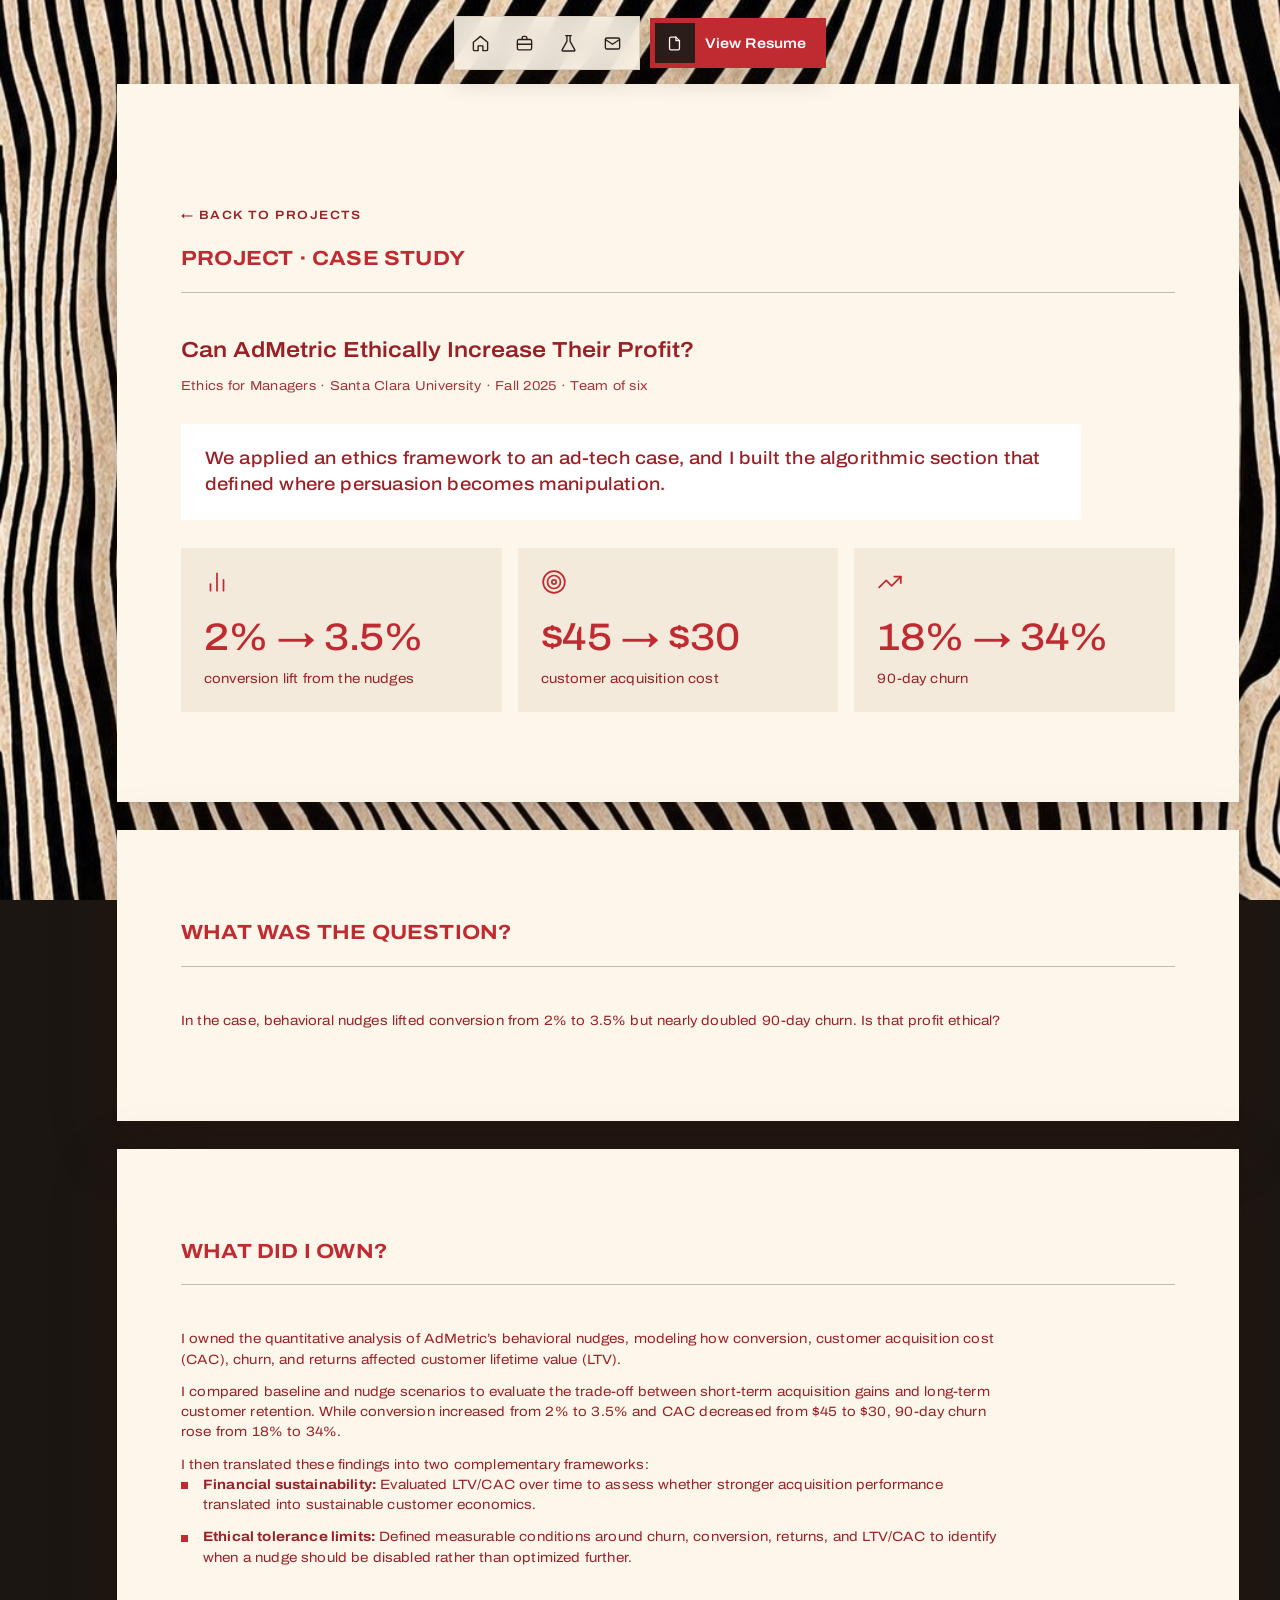
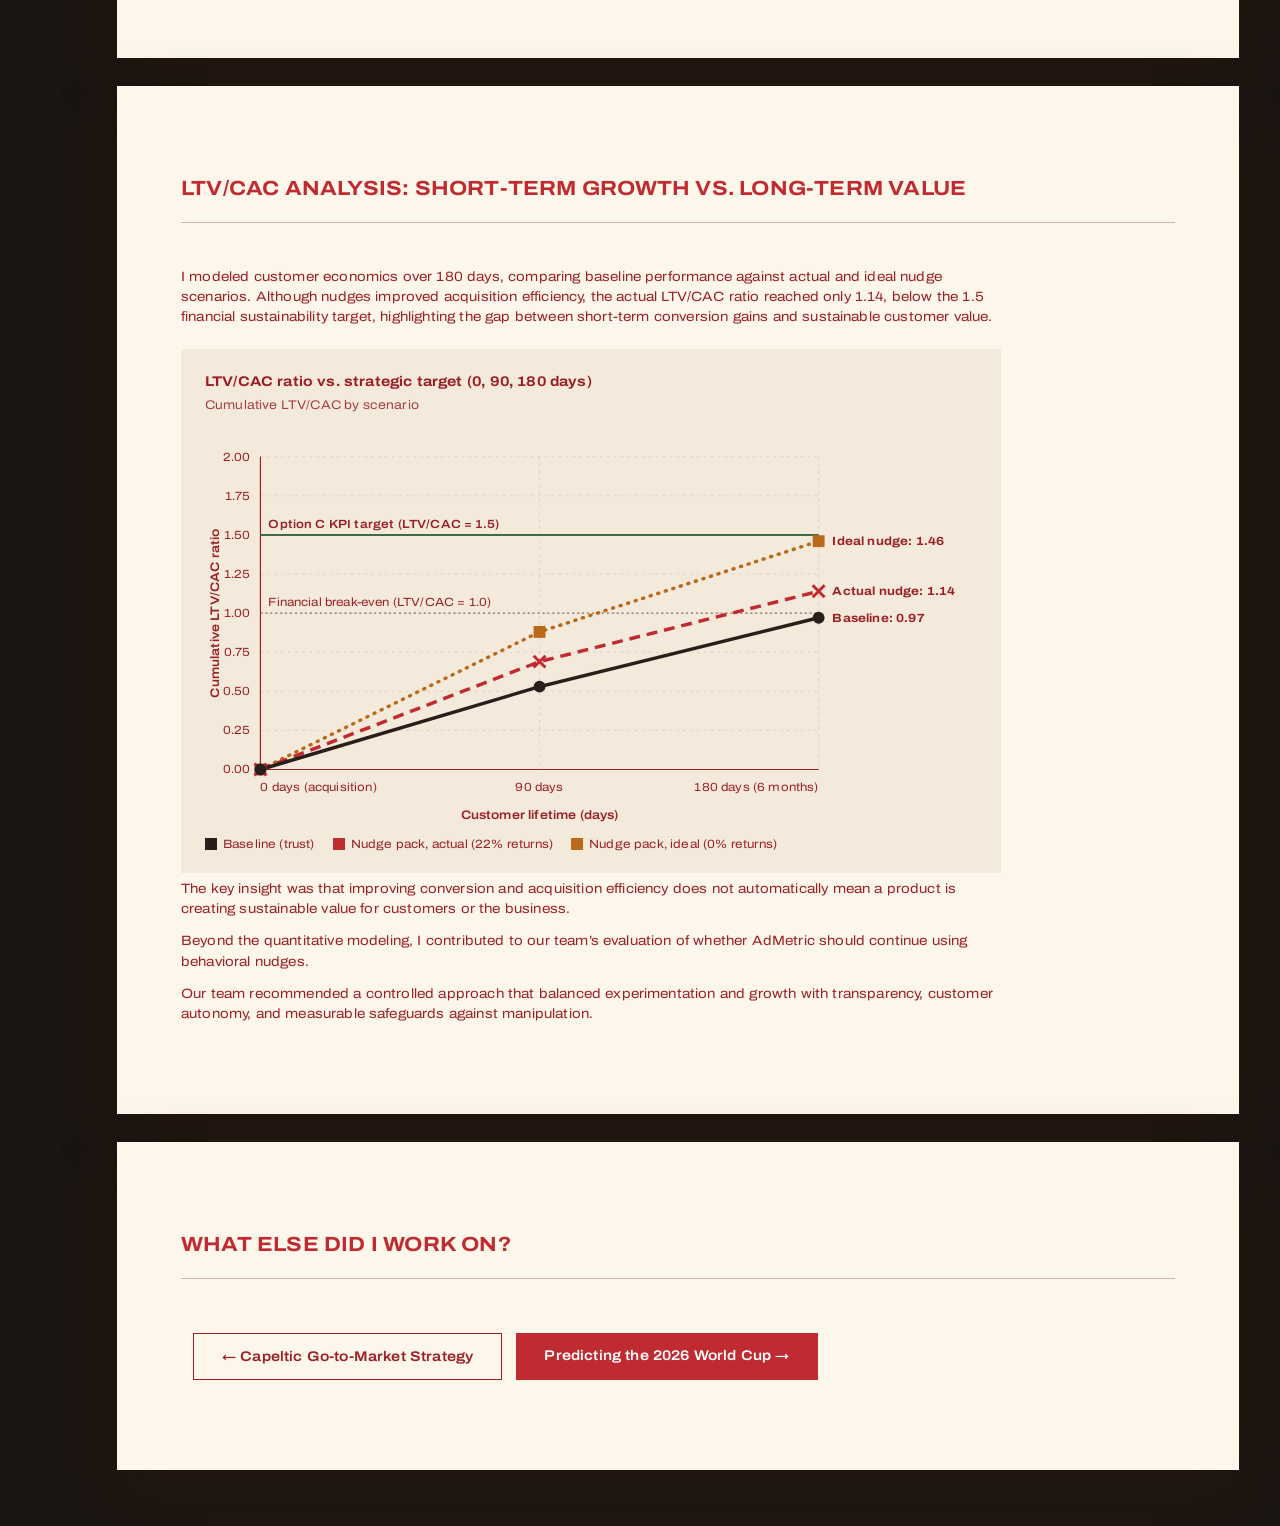
==== commit 8107b608: "Reorder projects: life sciences, GTM Asia, Capeltic, AdMetric, World Cup Co-Authored-By: Claude Sonn" ====
--- a/work/admetric.html
+++ b/work/admetric.html
@@ -39,7 +39,7 @@
 <section class="cs-next">
   <div class="eyebrow">What else did I work on?</div>
   <hr class="rule">
-  <div class="cs-next-links"><a class="btn btn-outline" href="gtm-asia.html">&larr; GTM Asia Simulation</a><a class="btn btn-primary" href="world-cup.html">Predicting the 2026 World Cup &rarr;</a></div>
+  <div class="cs-next-links"><a class="btn btn-outline" href="capeltic.html">&larr; Capeltic Go-to-Market Strategy</a><a class="btn btn-primary" href="world-cup.html">Predicting the 2026 World Cup &rarr;</a></div>
 </section>
 </body>
 </html>
